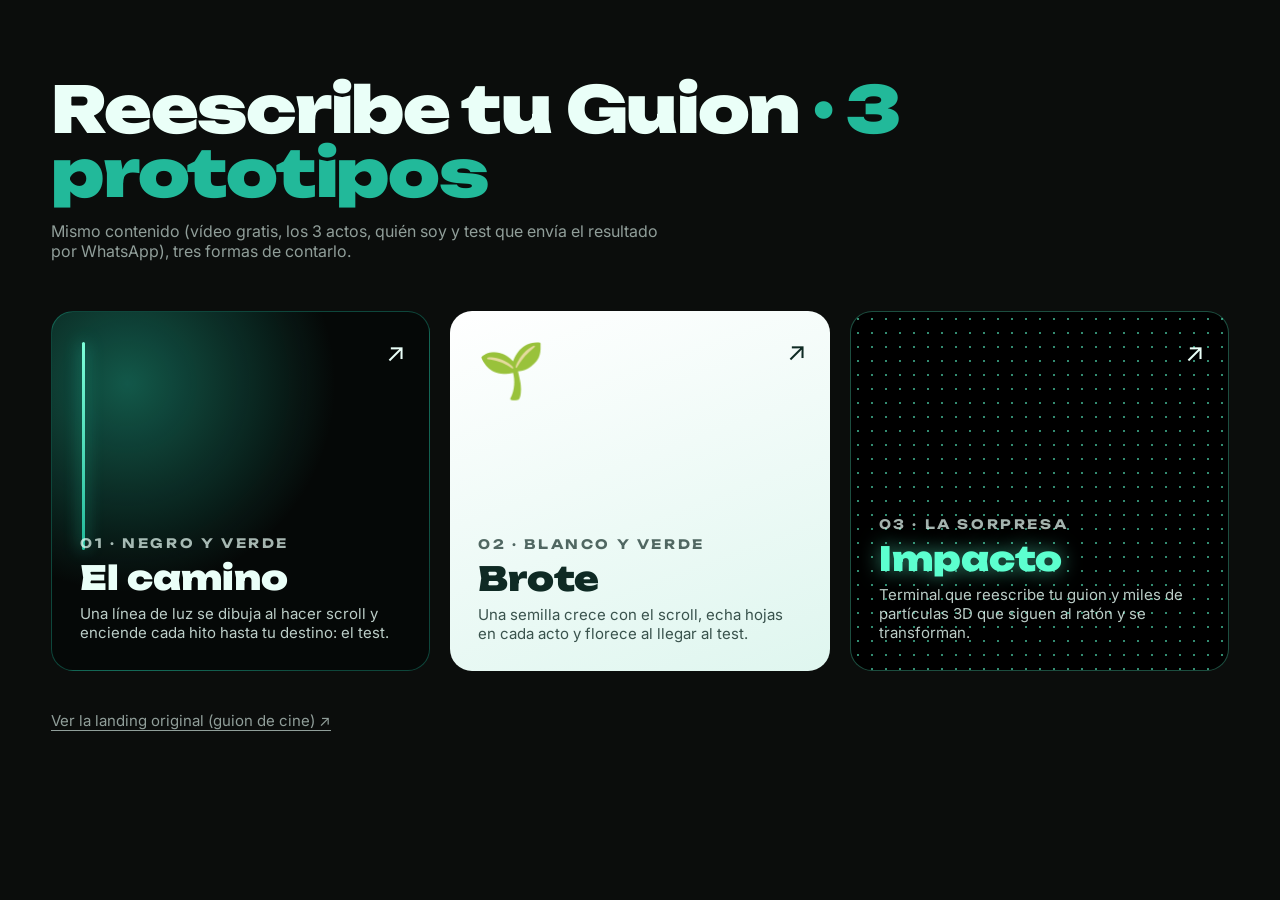
==== index.html @ 13354d7e "Prototipos de landing para Reescribe tu Guion Tres versiones (camino, brote e impacto) con vídeo gra" ====
<!doctype html>
<html lang="es">
<head>
<meta charset="utf-8">
<meta name="viewport" content="width=device-width, initial-scale=1">
<title>Reescribe tu Guion · Prototipos</title>
<meta name="description" content="Tres prototipos de landing para Reescribe tu Guion (M.V.P).">
<link rel="preconnect" href="https://fonts.googleapis.com">
<link rel="preconnect" href="https://fonts.gstatic.com" crossorigin>
<link href="https://fonts.googleapis.com/css2?family=Unbounded:wght@400;900&family=Inter:wght@400;500&display=swap" rel="stylesheet">
<style>
  *{box-sizing:border-box;margin:0;padding:0}
  body{background:#0b0d0c;color:#eafff8;font-family:Inter,system-ui,sans-serif;min-height:100vh;padding:clamp(40px,6vw,80px) clamp(16px,4vw,60px)}
  a{color:inherit;text-decoration:none}
  h1{font-family:Unbounded,sans-serif;font-weight:900;font-size:clamp(34px,5vw,64px);line-height:1;letter-spacing:-.02em}
  h1 span{color:#22b99a}
  .sub{color:rgba(234,255,248,.6);margin:16px 0 50px;max-width:620px}
  .grid{display:grid;grid-template-columns:repeat(3,1fr);gap:20px}
  .card{position:relative;border-radius:22px;padding:28px;min-height:360px;display:flex;flex-direction:column;justify-content:flex-end;gap:10px;overflow:hidden;transition:transform .5s cubic-bezier(.34,1.56,.64,1)}
  .card:hover{transform:translateY(-8px) rotate(-1deg)}
  .card b{font-family:Unbounded,sans-serif;font-size:13px;letter-spacing:.2em;text-transform:uppercase;opacity:.7}
  .card h2{font-family:Unbounded,sans-serif;font-weight:900;font-size:clamp(26px,2.6vw,38px);line-height:1}
  .card p{font-size:15px;opacity:.8}
  .card i{position:absolute;top:24px;right:24px;font-style:normal;font-size:26px;transition:transform .4s}
  .card:hover i{transform:translate(4px,-4px)}
  .c1{background:radial-gradient(circle at 20% 20%,rgba(34,185,154,.45),transparent 50%),#050807;border:1px solid rgba(34,185,154,.35)}
  .c1::before{content:"";position:absolute;left:30px;top:30px;bottom:120px;width:3px;background:linear-gradient(#7dffd9,#22b99a);box-shadow:0 0 16px #22b99a;border-radius:3px}
  .c2{background:linear-gradient(160deg,#ffffff,#dff6ef);color:#0f2a24}
  .c2::before{content:"🌱";position:absolute;left:28px;top:26px;font-size:54px}
  .c3{background:#000;border:1px solid rgba(92,255,207,.3);background-image:radial-gradient(rgba(92,255,207,.55) 1px,transparent 1.5px);background-size:14px 14px}
  .c3 h2{color:#5cffcf;text-shadow:0 0 20px rgba(92,255,207,.6)}
  .orig{display:inline-block;margin-top:40px;color:rgba(234,255,248,.6);border-bottom:1px solid currentColor;font-size:15px}
  @media (max-width:900px){.grid{grid-template-columns:1fr}.card{min-height:240px}}
</style>
</head>
<body>
  <h1>Reescribe tu Guion <span>· 3 prototipos</span></h1>
  <p class="sub">Mismo contenido (vídeo gratis, los 3 actos, quién soy y test que envía el resultado por WhatsApp), tres formas de contarlo.</p>
  <div class="grid">
    <a class="card c1" href="camino/"><i>↗</i><b>01 · Negro y verde</b><h2>El camino</h2><p>Una línea de luz se dibuja al hacer scroll y enciende cada hito hasta tu destino: el test.</p></a>
    <a class="card c2" href="brote/"><i>↗</i><b>02 · Blanco y verde</b><h2>Brote</h2><p>Una semilla crece con el scroll, echa hojas en cada acto y florece al llegar al test.</p></a>
    <a class="card c3" href="impacto/"><i>↗</i><b>03 · La sorpresa</b><h2>Impacto</h2><p>Terminal que reescribe tu guion y miles de partículas 3D que siguen al ratón y se transforman.</p></a>
  </div>
  <a class="orig" href="https://mariovalentinopavel.github.io/rtg-landing/">Ver la landing original (guion de cine) ↗</a>
</body>
</html>
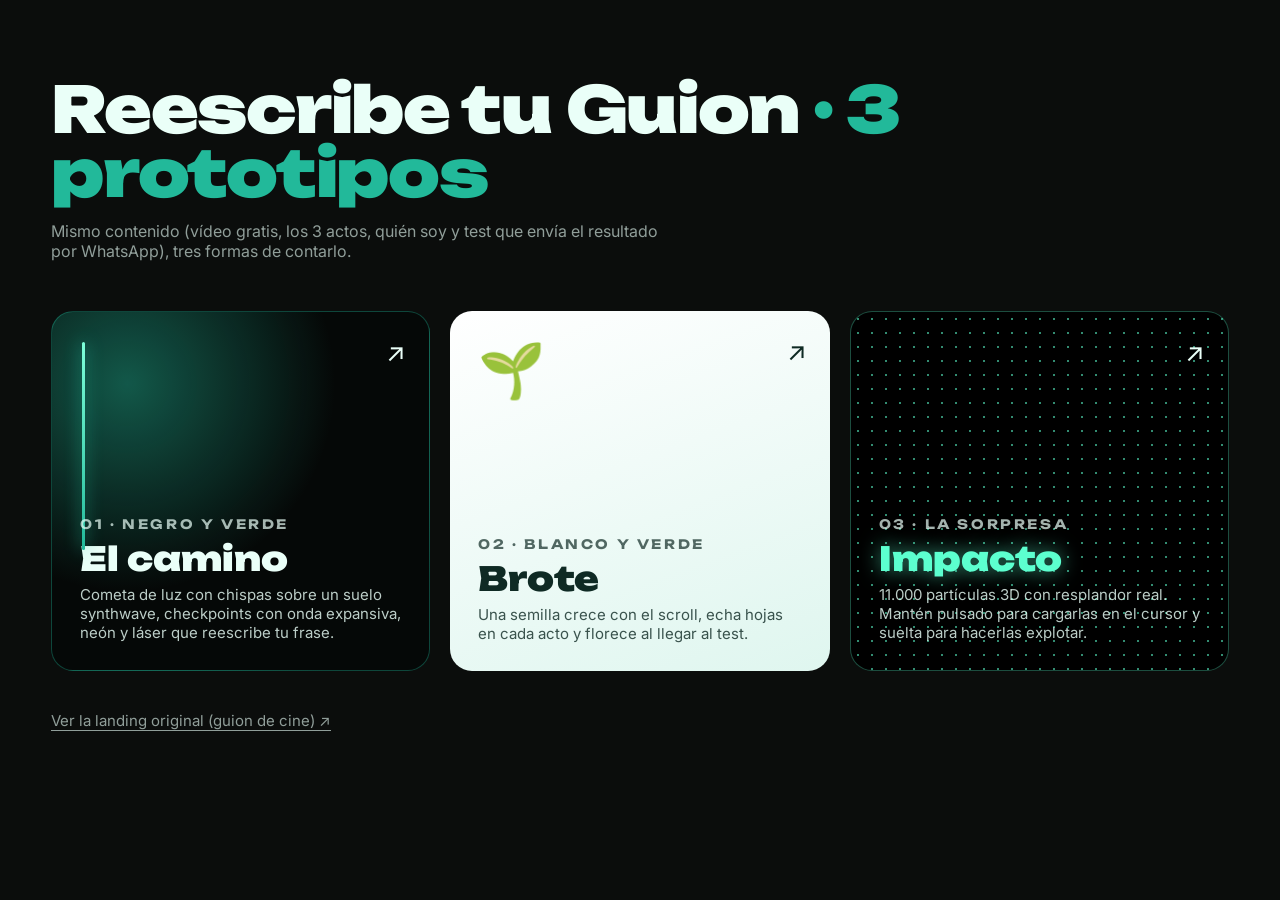
==== commit e055906a: "Camino e Impacto v2: más efectos e interacción Camino: suelo synthwave, cometa con chispas, checkpoi" ====
--- a/index.html
+++ b/index.html
@@ -37,9 +37,9 @@
   <h1>Reescribe tu Guion <span>· 3 prototipos</span></h1>
   <p class="sub">Mismo contenido (vídeo gratis, los 3 actos, quién soy y test que envía el resultado por WhatsApp), tres formas de contarlo.</p>
   <div class="grid">
-    <a class="card c1" href="camino/"><i>↗</i><b>01 · Negro y verde</b><h2>El camino</h2><p>Una línea de luz se dibuja al hacer scroll y enciende cada hito hasta tu destino: el test.</p></a>
+    <a class="card c1" href="camino/"><i>↗</i><b>01 · Negro y verde</b><h2>El camino</h2><p>Cometa de luz con chispas sobre un suelo synthwave, checkpoints con onda expansiva, neón y láser que reescribe tu frase.</p></a>
     <a class="card c2" href="brote/"><i>↗</i><b>02 · Blanco y verde</b><h2>Brote</h2><p>Una semilla crece con el scroll, echa hojas en cada acto y florece al llegar al test.</p></a>
-    <a class="card c3" href="impacto/"><i>↗</i><b>03 · La sorpresa</b><h2>Impacto</h2><p>Terminal que reescribe tu guion y miles de partículas 3D que siguen al ratón y se transforman.</p></a>
+    <a class="card c3" href="impacto/"><i>↗</i><b>03 · La sorpresa</b><h2>Impacto</h2><p>11.000 partículas 3D con resplandor real. Mantén pulsado para cargarlas en el cursor y suelta para hacerlas explotar.</p></a>
   </div>
   <a class="orig" href="https://mariovalentinopavel.github.io/rtg-landing/">Ver la landing original (guion de cine) ↗</a>
 </body>
